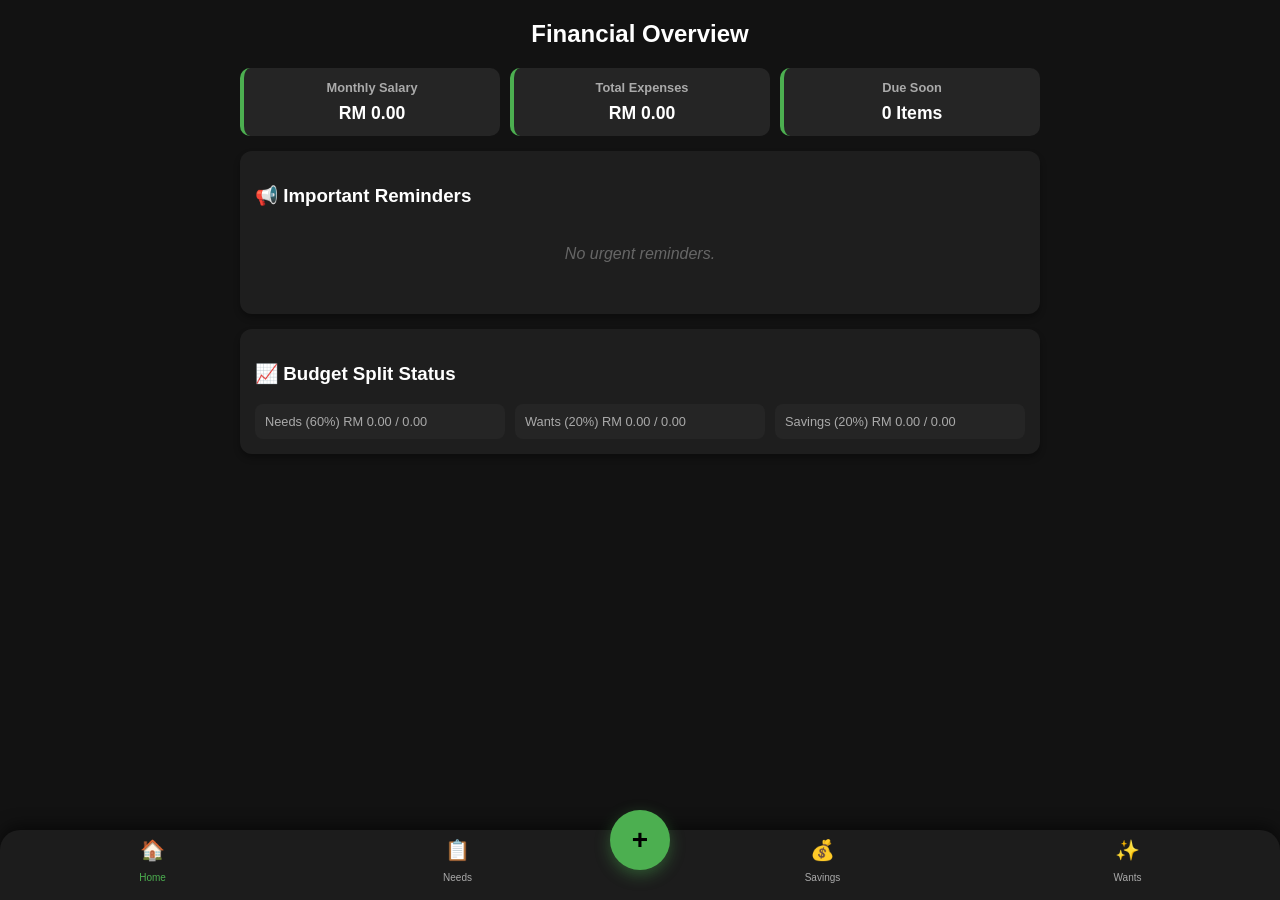
==== index.html @ e9c60ad5 "Initial commit" ====
<!DOCTYPE html>
<html lang="en">
<head>
  <meta charset="UTF-8">
  <title>Dashboard - Monthly Tracker</title>
  <meta name="viewport" content="width=device-width, initial-scale=1.0">
  <meta name="theme-color" content="#1c1c1c">
  <meta name="apple-mobile-web-app-capable" content="yes">
  <meta name="apple-mobile-web-app-status-bar-style" content="black-translucent">
  <link rel="manifest" href="manifest.json">
  <link rel="stylesheet" href="styles.css">
</head>
<body>

<div class="bottom-nav">
  <a href="index.html" class="nav-item">
    <span>🏠</span>
    <p>Home</p>
  </a>
  <a href="needs.html" class="nav-item">
    <span>📋</span>
    <p>Needs</p>
  </a>
  <a href="entry.html" class="fab">+</a>
  <a href="savings.html" class="nav-item">
    <span>💰</span>
    <p>Savings</p>
  </a>
  <a href="wants.html" class="nav-item">
    <span>✨</span>
    <p>Wants</p>
  </a>
</div>

<div class="container">
  <h2>Financial Overview</h2>

  <div class="dashboard-grid">
    <div class="stat-card info">
      <h3>Monthly Salary</h3>
      <p id="dash-salary">RM 0</p>
    </div>
    <div class="stat-card success">
      <h3>Total Expenses</h3>
      <p id="dash-total">RM 0</p>
    </div>
    <div class="stat-card warning">
      <h3>Due Soon</h3>
      <p id="dash-due-soon">0 Items</p>
    </div>
  </div>

  <div class="card">
    <h3>📢 Important Reminders</h3>
    <div id="reminders-list">
      <!-- Reminders will be injected here -->
    </div>
  </div>

  <div class="card">
    <h3>📈 Budget Split Status</h3>
    <div class="split">
      <p>Needs (60%) <span id="needs-status">RM 0 / 0</span></p>
      <p>Wants (20%) <span id="wants-status">RM 0 / 0</span></p>
      <p>Savings (20%) <span id="savings-status">RM 0 / 0</span></p>
    </div>
  </div>

</div>

<script src="app.js"></script>
<script>
  // Page specific logic for Dashboard
  window.addEventListener('load', () => {
    updateDashboard();
  });
</script>
</body>
</html>
---- styles.css ----
body {
  font-family: 'Segoe UI', Tahoma, Geneva, Verdana, sans-serif;
  background: #121212;
  color: #fff;
  margin: 0;
  padding-bottom: 50px;
}

/* Bottom Navigation */
.bottom-nav {
  position: fixed;
  bottom: 0;
  left: 0;
  width: 100%;
  background: #1c1c1c;
  display: flex;
  justify-content: space-around;
  align-items: center;
  height: 70px;
  border-top-left-radius: 20px;
  border-top-right-radius: 20px;
  box-shadow: 0 -5px 15px rgba(0,0,0,0.5);
  z-index: 1000;
}

/* Nav Items */
.nav-item {
  text-align: center;
  font-size: 10px;
  color: #aaa;
  flex: 1;
  cursor: pointer;
  text-decoration: none;
  transition: color 0.3s;
}

.nav-item span {
  display: block;
  font-size: 20px;
  margin-bottom: 2px;
}

.nav-item.active {
  color: #4CAF50;
}

/* Floating Button */
.fab {
  position: relative;
  top: -25px;
  width: 60px;
  height: 60px;
  background: #4CAF50;
  color: black;
  border-radius: 50%;
  display: flex;
  justify-content: center;
  align-items: center;
  font-size: 28px;
  font-weight: bold;
  box-shadow: 0 5px 15px rgba(76,175,80,0.4);
  text-decoration: none;
  z-index: 1001;
}

/* Safe area for iPhone */
@supports(padding: max(0px)) {
  .bottom-nav {
    padding-bottom: env(safe-area-inset-bottom);
    height: calc(70px + env(safe-area-inset-bottom));
  }
}

.container {
  padding: 10px;
  max-width: 800px;
  margin: auto;
  padding-bottom: 100px; /* Space for bottom nav */
}

h2 {
  text-align: center;
  margin-top: 10px;
  font-size: 1.5rem;
}

.card {
  background: #1e1e1e;
  padding: 15px;
  border-radius: 12px;
  margin-bottom: 15px;
  box-shadow: 0 4px 6px rgba(0,0,0,0.3);
}

.dashboard-grid {
  display: grid;
  grid-template-columns: repeat(auto-fit, minmax(140px, 1fr));
  gap: 10px;
  margin-bottom: 15px;
}

.stat-card {
  background: #252525;
  padding: 12px;
  border-radius: 10px;
  text-align: center;
  border-left: 4px solid #4CAF50;
}

.stat-card h3 {
  margin: 0;
  font-size: 0.8rem;
  color: #aaa;
}

.stat-card p {
  margin: 8px 0 0;
  font-size: 1.1rem;
  font-weight: bold;
}

input, select, button {
  width: 100%;
  margin-top: 10px;
  padding: 12px;
  border-radius: 8px;
  border: 1px solid #333;
  background: #252525;
  color: white;
  box-sizing: border-box;
}

button {
  background: #4CAF50;
  border: none;
  font-weight: bold;
  cursor: pointer;
  transition: opacity 0.3s;
}

button:hover {
  opacity: 0.9;
}

button.delete-btn {
  background: #f44336;
  width: auto;
  padding: 5px 10px;
  font-size: 0.8rem;
}

button.edit-btn {
  background: #2196F3;
  width: auto;
  padding: 5px 10px;
  font-size: 0.8rem;
}

.split {
  display: flex;
  flex-direction: column;
  gap: 10px;
  margin-top: 15px;
}

@media (min-width: 600px) {
  .split {
    flex-direction: row;
    justify-content: space-between;
  }
}

.split p {
  margin: 0;
  font-size: 0.8rem;
  color: #aaa;
  background: #252525;
  padding: 10px;
  border-radius: 8px;
  flex: 1;
}

/* Responsive Table */
table {
  width: 100%;
  border-collapse: collapse;
}

@media screen and (max-width: 600px) {
  table, thead, tbody, th, td, tr {
    display: block;
  }

  thead tr {
    position: absolute;
    top: -9999px;
    left: -9999px;
  }

  tr {
    border: 1px solid #333;
    margin-bottom: 10px;
    border-radius: 8px;
    background: #252525;
    padding: 5px;
  }

  td {
    border: none;
    border-bottom: 1px solid #333;
    position: relative;
    padding-left: 50% !important;
    text-align: right !important;
    font-size: 0.6rem;
    display: flex;
    align-items: center;
    justify-content: flex-end;
  }

  td:last-child {
    border-bottom: 0;
  }

  td::before {
    position: absolute;
    left: 10px;
    width: 45%;
    padding-right: 10px;
    white-space: nowrap;
    text-align: left;
    font-weight: bold;
    color: #4CAF50;
    content: attr(data-label);
  }
  
  .completed-row {
    background: #1a1a1a !important;
  }
}

/* Standard Table View for Desktop */
@media screen and (min-width: 601px) {
  th {
    background: #252525;
    text-align: left;
    padding: 12px;
    font-size: 0.9rem;
    border-bottom: 2px solid #333;
  }

  td {
    padding: 12px;
    font-size: 0.9rem;
    border-bottom: 1px solid #222;
  }
}

.due-soon {
  color: #ff9800;
  font-weight: bold;
}

.overdue {
  color: #f44336;
  font-weight: bold;
}

.no-data {
  text-align: center;
  padding: 20px;
  color: #666;
  font-style: italic;
}

.completed-row {
  opacity: 0.5;
  text-decoration: line-through;
}

input[type="checkbox"] {
  width: 18px;
  height: 18px;
  cursor: pointer;
  accent-color: #4CAF50;
}
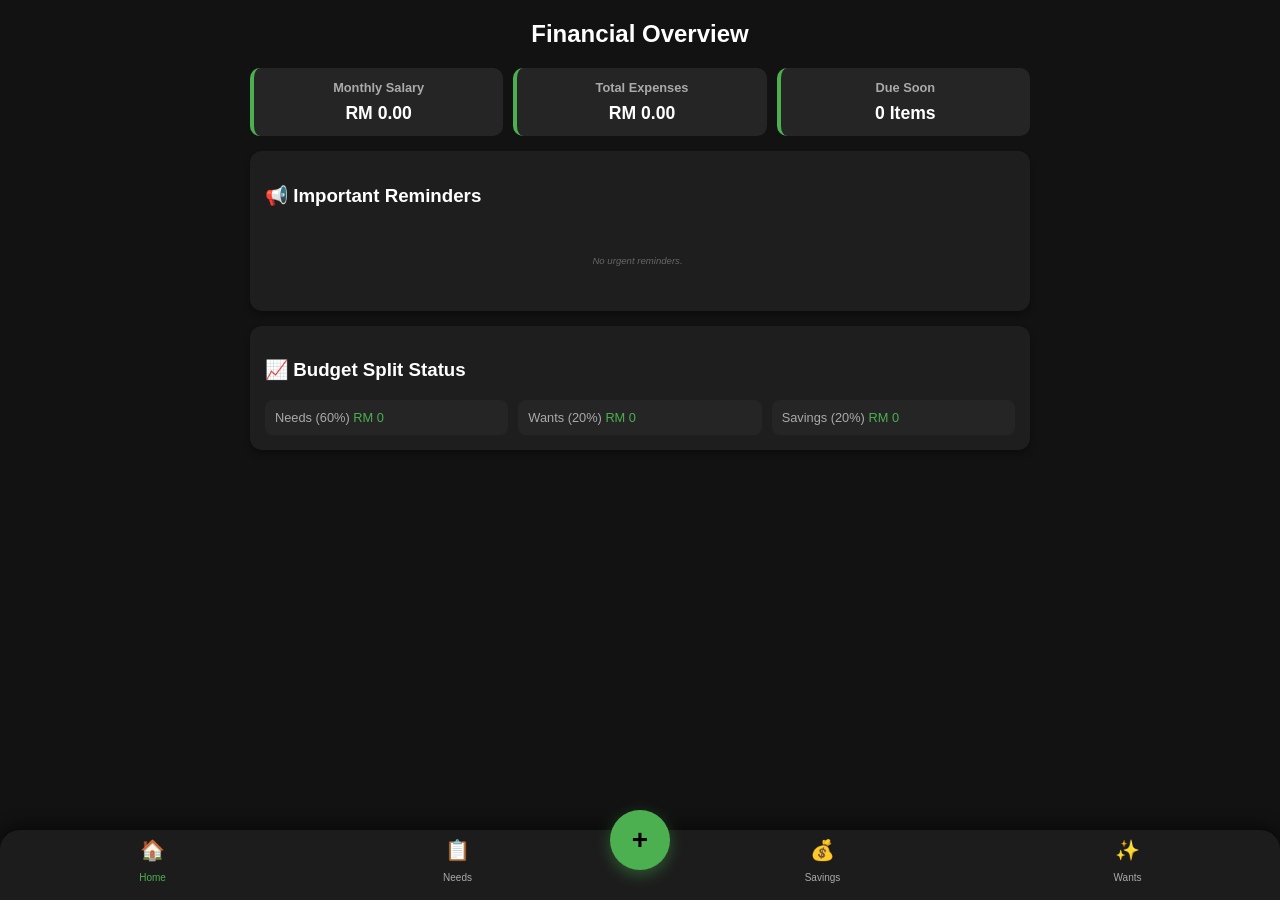
==== commit 4a2c7de6: "new update 1.1" ====
--- a/index.html
+++ b/index.html
@@ -3,7 +3,7 @@
 <head>
   <meta charset="UTF-8">
   <title>Dashboard - Monthly Tracker</title>
-  <meta name="viewport" content="width=device-width, initial-scale=1.0">
+  <meta name="viewport" content="width=device-width, initial-scale=1.0, maximum-scale=1.0, user-scalable=no">
   <meta name="theme-color" content="#1c1c1c">
   <meta name="apple-mobile-web-app-capable" content="yes">
   <meta name="apple-mobile-web-app-status-bar-style" content="black-translucent">
@@ -60,9 +60,9 @@
   <div class="card">
     <h3>📈 Budget Split Status</h3>
     <div class="split">
-      <p>Needs (60%) <span id="needs-status">RM 0 / 0</span></p>
-      <p>Wants (20%) <span id="wants-status">RM 0 / 0</span></p>
-      <p>Savings (20%) <span id="savings-status">RM 0 / 0</span></p>
+      <p>Needs (<span id="perc-needs">60</span>%) <span id="needs"></span></p>
+      <p>Wants (<span id="perc-wants">20</span>%) <span id="wants"></span></p>
+      <p>Savings (<span id="perc-savings">20</span>%) <span id="savings"></span></p>
     </div>
   </div>
 
--- a/styles.css
+++ b/styles.css
@@ -1,9 +1,27 @@
+html, body {
+  height: 100%;
+  margin: 0;
+  padding: 0;
+  overscroll-behavior: none;
+  overflow: hidden;
+}
+
 body {
   font-family: 'Segoe UI', Tahoma, Geneva, Verdana, sans-serif;
   background: #121212;
   color: #fff;
-  margin: 0;
-  padding-bottom: 50px;
+  display: flex;
+  flex-direction: column;
+  /* Hide scrollbar for IE, Edge and Firefox */
+  -ms-overflow-style: none;  /* IE and Edge */
+  scrollbar-width: none;  /* Firefox */
+}
+
+/* Hide scrollbar for Chrome, Safari and Opera */
+body::-webkit-scrollbar,
+.container::-webkit-scrollbar,
+div::-webkit-scrollbar {
+  display: none;
 }
 
 /* Bottom Navigation */
@@ -76,6 +94,12 @@
   max-width: 800px;
   margin: auto;
   padding-bottom: 100px; /* Space for bottom nav */
+  flex: 1;
+  overflow-y: auto;
+  overflow-x: inherit;
+  -webkit-overflow-scrolling: touch;
+  width: 100%;
+  box-sizing: border-box;
 }
 
 h2 {
@@ -119,15 +143,97 @@
   font-weight: bold;
 }
 
-input, select, button {
+input:not([type="checkbox"]), select, button {
   width: 100%;
+  display: block; /* Ensures they behave as full-width blocks */
   margin-top: 10px;
   padding: 12px;
   border-radius: 8px;
   border: 1px solid #333;
   background: #252525;
   color: white;
-  box-sizing: border-box;
+  box-sizing: border-box; /* Crucial for Safari to include padding in width */
+  font-size: 16px;
+  -webkit-appearance: none; /* Removes Safari default styling */
+  appearance: none;
+}
+
+input[type="checkbox"] {
+  width: 22px;
+  height: 22px;
+  cursor: pointer;
+  accent-color: #4CAF50;
+  margin: 0;
+  -webkit-appearance: checkbox;
+  appearance: checkbox;
+}
+/* Swipe-to-delete styles */
+.swipe-row {
+  position: relative;
+  touch-action: pan-y;
+  transition: transform 0.2s cubic-bezier(0.4, 0, 0.2, 1);
+  background: #252525; /* Ensure row has background to cover button */
+  z-index: 1;
+}
+
+.swipe-action {
+  position: absolute;
+  right: 0; /* Align to the right edge of the row */
+  top: 0;
+  height: 100%;
+  width: 80px;
+  display: flex;
+  justify-content: center;
+  align-items: center;
+  color: white;
+  font-weight: bold;
+  opacity: 0;
+  /* Counter-transform: move button 80px right so it stays at table edge when row moves 80px left */
+  transform: translateX(80px) scale(0.8); 
+  transition: transform 0.2s cubic-bezier(0.4, 0, 0.2, 1), opacity 0.05s ease-out;
+  pointer-events: none;
+  z-index: -1; /* Place behind the row content */
+  border-radius: 0 8px 8px 0;
+}
+
+.delete-action {
+  background: #f44336;
+}
+
+.done-action {
+  background: #4CAF50;
+}
+
+.undo-action {
+  background: #FF9800;
+}
+
+/* When revealed: row moves left -80px, button moves to 0 (which is fixed relative to table) */
+.swipe-row[style*="translateX(-80px)"] .swipe-action {
+  pointer-events: auto;
+  opacity: 1;
+  transform: translateX(80px) scale(1); /* Stays at the edge */
+  z-index: 5; /* Bring to front only when revealed */
+}
+
+/* Skeleton Loader */
+.skeleton {
+  background: linear-gradient(90deg, #252525 25%, #333 50%, #252525 75%);
+  background-size: 200% 100%;
+  animation: loading 1.5s infinite;
+  border-radius: 8px;
+  height: 20px;
+  margin: 10px 0;
+}
+
+@keyframes loading {
+  0% { background-position: 200% 0; }
+  100% { background-position: -200% 0; }
+}
+
+/* Ensure date inputs show the picker icon and behave correctly */
+input[type="date"] {
+  min-height: 45px; /* Consistent height for Safari date inputs */
 }
 
 button {
@@ -255,6 +361,26 @@
   }
 }
 
+#reminders-list {
+  max-height: 160px;
+  overflow-y: auto;
+  padding-right: 5px;
+  font-size: 0.6rem;
+}
+
+#reminders-list::-webkit-scrollbar {
+  width: 4px;
+}
+
+#reminders-list::-webkit-scrollbar-track {
+  background: #1e1e1e;
+}
+
+#reminders-list::-webkit-scrollbar-thumb {
+  background: #4CAF50;
+  border-radius: 10px;
+}
+
 .due-soon {
   color: #ff9800;
   font-weight: bold;
@@ -273,8 +399,16 @@
 }
 
 .completed-row {
-  opacity: 0.5;
+  opacity: 0.6;
+}
+
+.completed-row td:not([data-label="Action"]) {
   text-decoration: line-through;
+}
+
+.completed-row button, 
+.completed-row .swipe-action {
+  text-decoration: none !important;
 }
 
 input[type="checkbox"] {
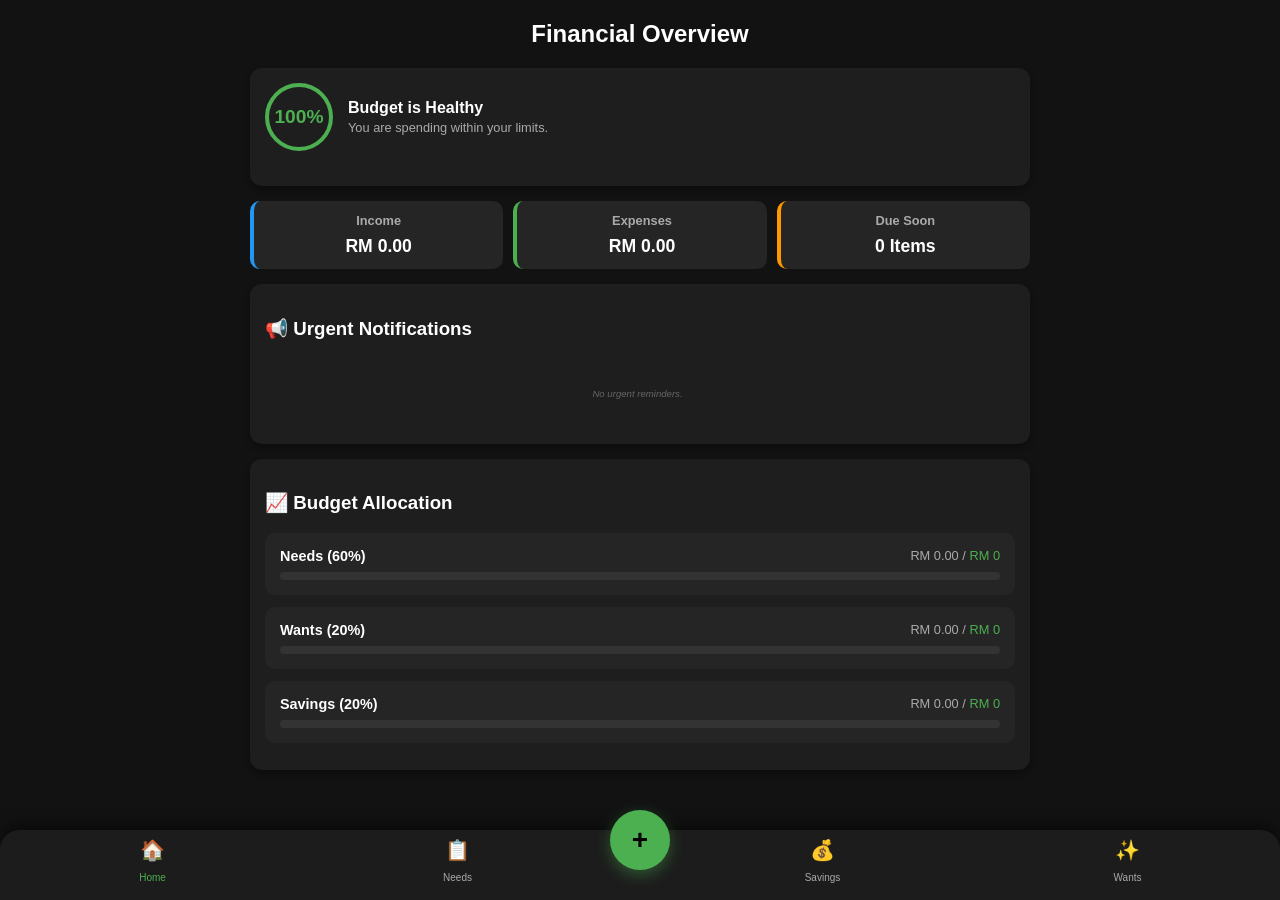
==== commit e9038904: "new update" ====
--- a/index.html
+++ b/index.html
@@ -9,6 +9,7 @@
   <meta name="apple-mobile-web-app-status-bar-style" content="black-translucent">
   <link rel="manifest" href="manifest.json">
   <link rel="stylesheet" href="styles.css">
+  <link rel="stylesheet" href="popup.css">
 </head>
 <body>
 
@@ -35,13 +36,25 @@
 <div class="container">
   <h2>Financial Overview</h2>
 
+  <!-- Health Score Section -->
+  <div class="card">
+    <div class="health-score-container">
+      <div class="health-circle" id="health-circle">100%</div>
+      <div class="health-text">
+        <h4 id="health-title">Budget is Healthy</h4>
+        <p id="health-desc">You are spending within your limits.</p>
+      </div>
+    </div>
+  </div>
+
+  <!-- Main Stats Grid -->
   <div class="dashboard-grid">
     <div class="stat-card info">
-      <h3>Monthly Salary</h3>
+      <h3>Income</h3>
       <p id="dash-salary">RM 0</p>
     </div>
     <div class="stat-card success">
-      <h3>Total Expenses</h3>
+      <h3>Expenses</h3>
       <p id="dash-total">RM 0</p>
     </div>
     <div class="stat-card warning">
@@ -51,23 +64,52 @@
   </div>
 
   <div class="card">
-    <h3>📢 Important Reminders</h3>
+    <h3>📢 Urgent Notifications</h3>
     <div id="reminders-list">
       <!-- Reminders will be injected here -->
     </div>
   </div>
 
   <div class="card">
-    <h3>📈 Budget Split Status</h3>
-    <div class="split">
-      <p>Needs (<span id="perc-needs">60</span>%) <span id="needs"></span></p>
-      <p>Wants (<span id="perc-wants">20</span>%) <span id="wants"></span></p>
-      <p>Savings (<span id="perc-savings">20</span>%) <span id="savings"></span></p>
+    <h3>📈 Budget Allocation</h3>
+    
+    <div id="budget-bars">
+      <!-- Progress bars for Needs, Wants, Savings -->
+      <div class="budget-item">
+        <div class="budget-item-header">
+          <span class="budget-item-name">Needs (<span id="perc-needs">0</span>%)</span>
+          <span class="budget-item-amounts"><span id="total-needs">RM 0</span> / <span id="needs">RM 0</span></span>
+        </div>
+        <div class="progress-container">
+          <div id="bar-needs" class="progress-bar"></div>
+        </div>
+      </div>
+
+      <div class="budget-item">
+        <div class="budget-item-header">
+          <span class="budget-item-name">Wants (<span id="perc-wants">0</span>%)</span>
+          <span class="budget-item-amounts"><span id="total-wants">RM 0</span> / <span id="wants">RM 0</span></span>
+        </div>
+        <div class="progress-container">
+          <div id="bar-wants" class="progress-bar"></div>
+        </div>
+      </div>
+
+      <div class="budget-item">
+        <div class="budget-item-header">
+          <span class="budget-item-name">Savings (<span id="perc-savings">0</span>%)</span>
+          <span class="budget-item-amounts"><span id="total-savings">RM 0</span> / <span id="savings">RM 0</span></span>
+        </div>
+        <div class="progress-container">
+          <div id="bar-savings" class="progress-bar"></div>
+        </div>
+      </div>
     </div>
   </div>
 
 </div>
 
+<script src="popup.js"></script>
 <script src="app.js"></script>
 <script>
   // Page specific logic for Dashboard
--- a/styles.css
+++ b/styles.css
@@ -216,6 +216,59 @@
   z-index: 5; /* Bring to front only when revealed */
 }
 
+/* Filter Bar Styles */
+.filter-wrapper {
+  margin-bottom: 20px;
+  display: flex;
+  flex-direction: column;
+  gap: 15px;
+}
+
+.filter-group {
+  display: flex;
+  flex-direction: column;
+  gap: 8px;
+}
+
+.filter-group label {
+  font-size: 0.75rem;
+  font-weight: bold;
+  color: #888;
+  text-transform: uppercase;
+  margin-left: 5px;
+}
+
+.filter-pills {
+  display: flex;
+  gap: 10px;
+  overflow-x: auto;
+  padding-bottom: 5px;
+  scrollbar-width: none; /* Firefox */
+}
+
+.filter-pills::-webkit-scrollbar {
+  display: none; /* Chrome/Safari */
+}
+
+.pill {
+  background: #252525;
+  color: #aaa;
+  padding: 8px 16px;
+  border-radius: 20px;
+  font-size: 0.6rem;
+  white-space: nowrap;
+  cursor: pointer;
+  border: 1px solid #333;
+  transition: all 0.2s ease;
+}
+
+.pill.active {
+  background: #4CAF50;
+  color: #000;
+  border-color: #4CAF50;
+  font-weight: bold;
+}
+
 /* Skeleton Loader */
 .skeleton {
   background: linear-gradient(90deg, #252525 25%, #333 50%, #252525 75%);
@@ -284,6 +337,86 @@
   padding: 10px;
   border-radius: 8px;
   flex: 1;
+}
+
+.stat-card.info { border-left-color: #2196F3; }
+.stat-card.success { border-left-color: #4CAF50; }
+.stat-card.warning { border-left-color: #FF9800; }
+.stat-card.danger { border-left-color: #f44336; }
+
+/* Progress Bars */
+.progress-container {
+  background: #333;
+  border-radius: 6px;
+  height: 8px;
+  width: 100%;
+  margin-top: 8px;
+  overflow: hidden;
+}
+
+.progress-bar {
+  height: 100%;
+  background: #4CAF50;
+  width: 0%;
+  transition: width 0.5s ease;
+}
+
+.progress-bar.warning { background: #FF9800; }
+.progress-bar.danger { background: #f44336; }
+
+.budget-item {
+  background: #252525;
+  padding: 15px;
+  border-radius: 10px;
+  margin-bottom: 12px;
+}
+
+.budget-item-header {
+  display: flex;
+  justify-content: space-between;
+  align-items: center;
+  margin-bottom: 5px;
+}
+
+.budget-item-name {
+  font-weight: bold;
+  font-size: 0.9rem;
+}
+
+.budget-item-amounts {
+  font-size: 0.8rem;
+  color: #aaa;
+}
+
+.health-score-container {
+  display: flex;
+  align-items: center;
+  gap: 15px;
+  margin-bottom: 20px;
+}
+
+.health-circle {
+  width: 60px;
+  height: 60px;
+  border-radius: 50%;
+  display: flex;
+  justify-content: center;
+  align-items: center;
+  font-weight: bold;
+  font-size: 1.2rem;
+  border: 4px solid #4CAF50;
+  color: #4CAF50;
+}
+
+.health-text h4 {
+  margin: 0;
+  font-size: 1rem;
+}
+
+.health-text p {
+  margin: 3px 0 0;
+  font-size: 0.8rem;
+  color: #aaa;
 }
 
 /* Responsive Table */
--- a/popup.css
+++ b/popup.css
@@ -0,0 +1,154 @@
+/* Modern Popup Styles */
+.popup-overlay {
+  position: fixed;
+  top: 0;
+  left: 0;
+  width: 100vw;
+  height: 100vh;
+  background: rgba(0, 0, 0, 0.85);
+  backdrop-filter: blur(8px);
+  -webkit-backdrop-filter: blur(8px);
+  display: flex;
+  justify-content: center;
+  align-items: center;
+  z-index: 100000;
+  opacity: 0;
+  visibility: hidden;
+  transition: opacity 0.3s ease, visibility 0.3s;
+}
+
+.popup-overlay.active {
+  opacity: 1;
+  visibility: visible;
+}
+
+.popup-card {
+  background: #1e1e1e;
+  border: 1px solid #444;
+  border-radius: 20px;
+  width: 85%;
+  max-width: 360px;
+  padding: 30px 20px;
+  box-shadow: 0 25px 50px -12px rgba(0, 0, 0, 0.5);
+  transform: translateY(20px) scale(0.9);
+  transition: transform 0.3s cubic-bezier(0.34, 1.56, 0.64, 1);
+  text-align: center;
+}
+
+.popup-overlay.active .popup-card {
+  transform: translateY(0) scale(1);
+}
+
+.popup-title {
+  font-size: 0.9rem;
+  font-weight: 800;
+  margin-bottom: 12px;
+  color: #ffffff;
+  letter-spacing: -0.5px;
+}
+
+.popup-message {
+  font-size: 0.6rem;
+  color: #cccccc;
+  margin-bottom: 25px;
+  line-height: 1.6;
+}
+
+.popup-buttons {
+  display: flex;
+  gap: 12px;
+  width: 100%;
+}
+
+.popup-btn {
+  padding: 14px 20px;
+  border-radius: 12px;
+  border: none;
+  font-weight: 700;
+  font-size: 0.6rem;
+  cursor: pointer;
+  flex: 1;
+  transition: all 0.2s ease;
+  outline: none;
+}
+
+.popup-btn:active {
+  transform: scale(0.95);
+}
+
+.popup-btn-primary {
+  background: linear-gradient(135deg, #4CAF50, #45a049);
+  color: white;
+}
+
+.popup-btn-secondary {
+  background: #333;
+  color: #eee;
+}
+
+.popup-btn-danger {
+  background: linear-gradient(135deg, #f44336, #d32f2f);
+  color: white;
+}
+
+/* Toast Notifications - Simplified Design */
+.toast-container {
+  position: fixed;
+  top: 20px;
+  left: 50%;
+  transform: translateX(-50%);
+  z-index: 100000;
+  display: flex;
+  flex-direction: column;
+  align-items: center;
+  gap: 8px;
+  width: 100%;
+  pointer-events: none;
+}
+
+.toast {
+  background: #252525;
+  color: #fff;
+  padding: 10px 24px;
+  border-radius: 50px;
+  font-size: 0.7rem;
+  font-weight: 500;
+  box-shadow: 0 10px 25px rgba(0,0,0,0.3);
+  border: 1px solid #444;
+  opacity: 0;
+  transform: translateY(-20px);
+  animation: toastFadeIn 0.2s cubic-bezier(0.23, 1, 0.32, 1) forwards;
+}
+
+/* Success Toast - Simple and Clean */
+.toast.success { 
+  background: #2e7d32; 
+  border-color: #388e3c; 
+}
+
+.toast.error { background: #c62828; border-color: #d32f2f; }
+.toast.warning { background: #ef6c00; border-color: #f57c00; }
+
+.toast.fade-out {
+  animation: toastFadeOut 0.1s ease forwards;
+}
+
+@keyframes toastFadeIn {
+  to { opacity: 1; transform: translateY(0); }
+}
+
+@keyframes toastFadeOut {
+  to { opacity: 0; transform: translateY(-10px); }
+}
+
+/* Mobile specific tweaks */
+@media (max-width: 480px) {
+  .popup-card {
+    width: 70%;
+    padding: 25px 15px;
+  }
+  
+  .popup-title {
+    font-size: 0.9rem;
+  }
+}
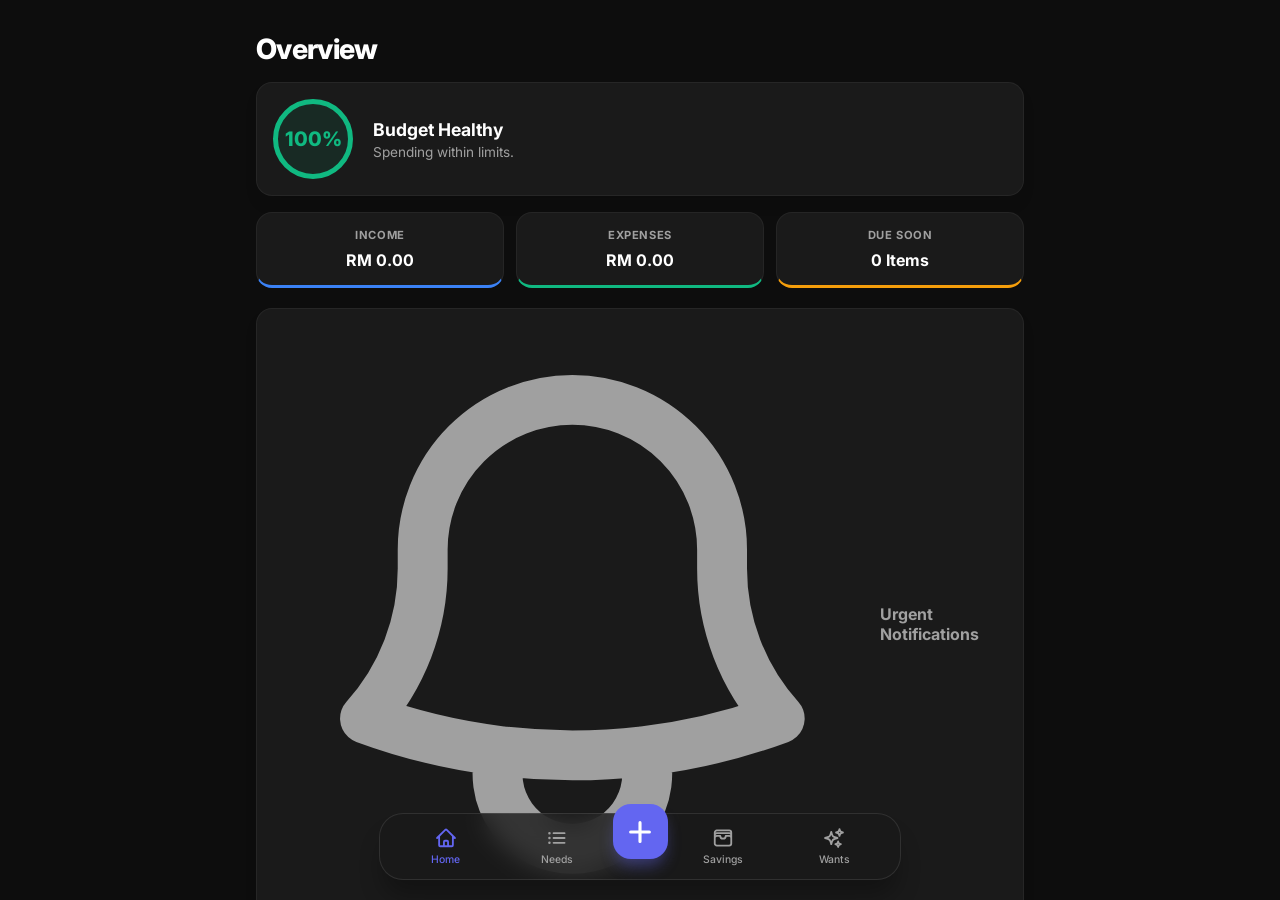
==== commit cdce6626: "new update" ====
--- a/index.html
+++ b/index.html
@@ -4,37 +4,40 @@
   <meta charset="UTF-8">
   <title>Dashboard - Monthly Tracker</title>
   <meta name="viewport" content="width=device-width, initial-scale=1.0, maximum-scale=1.0, user-scalable=no">
-  <meta name="theme-color" content="#1c1c1c">
+  <meta name="theme-color" content="#0d0d0d">
   <meta name="apple-mobile-web-app-capable" content="yes">
   <meta name="apple-mobile-web-app-status-bar-style" content="black-translucent">
   <link rel="manifest" href="manifest.json">
   <link rel="stylesheet" href="styles.css">
   <link rel="stylesheet" href="popup.css">
+  <link href="https://fonts.googleapis.com/css2?family=Inter:wght@400;500;600;700;800&display=swap" rel="stylesheet">
 </head>
 <body>
 
 <div class="bottom-nav">
   <a href="index.html" class="nav-item">
-    <span>🏠</span>
+    <svg xmlns="http://www.w3.org/2000/svg" fill="none" viewBox="0 0 24 24" stroke="currentColor"><path stroke-linecap="round" stroke-linejoin="round" d="M2.25 12l8.954-8.955c.44-.439 1.152-.439 1.591 0L21.75 12M4.5 9.75v10.125c0 .621.504 1.125 1.125 1.125H9.75v-4.875c0-.621.504-1.125 1.125-1.125h2.25c.621 0 1.125.504 1.125 1.125V21h4.125c.621 0 1.125-.504 1.125-1.125V9.75M8.25 21h8.25" /></svg>
     <p>Home</p>
   </a>
   <a href="needs.html" class="nav-item">
-    <span>📋</span>
+    <svg xmlns="http://www.w3.org/2000/svg" fill="none" viewBox="0 0 24 24" stroke="currentColor"><path stroke-linecap="round" stroke-linejoin="round" d="M8.25 6.75h12M8.25 12h12m-12 5.25h12M3.75 6.75h.007v.008H3.75V6.75zm.375 0a.375.375 0 11-.75 0 .375.375 0 01.75 0zM3.75 12h.007v.008H3.75V12zm.375 0a.375.375 0 11-.75 0 .375.375 0 01.75 0zm-.375 5.25h.007v.008H3.75v-.008zm.375 0a.375.375 0 11-.75 0 .375.375 0 01.75 0z" /></svg>
     <p>Needs</p>
   </a>
-  <a href="entry.html" class="fab">+</a>
+  <a href="entry.html" class="fab">
+    <svg xmlns="http://www.w3.org/2000/svg" fill="none" viewBox="0 0 24 24" stroke-width="2.5" stroke="currentColor" style="width:30px;height:30px;"><path stroke-linecap="round" stroke-linejoin="round" d="M12 4.5v15m7.5-7.5h-15" /></svg>
+  </a>
   <a href="savings.html" class="nav-item">
-    <span>💰</span>
+    <svg xmlns="http://www.w3.org/2000/svg" fill="none" viewBox="0 0 24 24" stroke="currentColor"><path stroke-linecap="round" stroke-linejoin="round" d="M21 12a2.25 2.25 0 00-2.25-2.25H15a3 3 0 11-6 0H5.25A2.25 2.25 0 003 12m18 0v6a2.25 2.25 0 01-2.25 2.25H5.25A2.25 2.25 0 013 18v-6m18 0V9M3 12V9m18 0a2.25 2.25 0 00-2.25-2.25H5.25A2.25 2.25 0 003 9m18 0V6a2.25 2.25 0 00-2.25-2.25H5.25A2.25 2.25 0 003 6v3" /></svg>
     <p>Savings</p>
   </a>
   <a href="wants.html" class="nav-item">
-    <span>✨</span>
+    <svg xmlns="http://www.w3.org/2000/svg" fill="none" viewBox="0 0 24 24" stroke="currentColor"><path stroke-linecap="round" stroke-linejoin="round" d="M9.813 15.904L9 18.75l-.813-2.846a4.5 4.5 0 00-3.09-3.09L2.25 12l2.846-.813a4.5 4.5 0 003.09-3.09L9 5.25l.813 2.846a4.5 4.5 0 003.09 3.09L15.75 12l-2.846.813a4.5 4.5 0 00-3.09 3.09zM18.259 8.715L18 9.75l-.259-1.035a3.375 3.375 0 00-2.455-2.456L14.25 6l1.036-.259a3.375 3.375 0 002.455-2.456L18 2.25l.259 1.035a3.375 3.375 0 002.456 2.456L21.75 6l-1.035.259a3.375 3.375 0 00-2.456 2.456zM16.894 20.567L16.5 21.75l-.394-1.183a2.25 2.25 0 00-1.423-1.423L13.5 18.75l1.183-.394a2.25 2.25 0 001.423-1.423l.394-1.183.394 1.183a2.25 2.25 0 001.423 1.423l1.183.394-1.183.394a2.25 2.25 0 00-1.423 1.423z" /></svg>
     <p>Wants</p>
   </a>
 </div>
 
 <div class="container">
-  <h2>Financial Overview</h2>
+  <h2>Overview</h2>
 
   <!-- Health Score Section -->
   <div class="card">
@@ -64,14 +67,20 @@
   </div>
 
   <div class="card">
-    <h3>📢 Urgent Notifications</h3>
+    <h3>
+      <svg xmlns="http://www.w3.org/2000/svg" fill="none" viewBox="0 0 24 24" stroke-width="2" stroke="currentColor" class="icon-inline"><path stroke-linecap="round" stroke-linejoin="round" d="M14.857 17.082a23.848 23.848 0 005.454-1.31A8.967 8.967 0 0118 9.75v-.7V9A6 6 0 006 9v.75a8.967 8.967 0 01-2.312 6.022c1.733.64 3.56 1.085 5.455 1.31m5.714 0a24.255 24.255 0 01-5.714 0m5.714 0a3 3 0 11-5.714 0" /></svg>
+      Urgent Notifications
+    </h3>
     <div id="reminders-list">
       <!-- Reminders will be injected here -->
     </div>
   </div>
 
   <div class="card">
-    <h3>📈 Budget Allocation</h3>
+    <h3>
+      <svg xmlns="http://www.w3.org/2000/svg" fill="none" viewBox="0 0 24 24" stroke-width="2" stroke="currentColor" class="icon-inline"><path stroke-linecap="round" stroke-linejoin="round" d="M10.5 6a7.5 7.5 0 107.5 7.5h-7.5V6z" /><path stroke-linecap="round" stroke-linejoin="round" d="M13.5 10.5H21A7.5 7.5 0 0013.5 3v7.5z" /></svg>
+      Budget Allocation
+    </h3>
     
     <div id="budget-bars">
       <!-- Progress bars for Needs, Wants, Savings -->
@@ -112,7 +121,6 @@
 <script src="popup.js"></script>
 <script src="app.js"></script>
 <script>
-  // Page specific logic for Dashboard
   window.addEventListener('load', () => {
     updateDashboard();
   });
--- a/styles.css
+++ b/styles.css
@@ -1,3 +1,15 @@
+:root {
+  --bg-color: #0d0d0d;
+  --card-bg: #1a1a1a;
+  --text-primary: #ffffff;
+  --text-secondary: #a0a0a0;
+  --accent-color: #6366f1; /* Modern Indigo */
+  --success: #10b981;
+  --warning: #f59e0b;
+  --danger: #ef4444;
+  --nav-bg: rgba(26, 26, 26, 0.8);
+}
+
 html, body {
   height: 100%;
   margin: 0;
@@ -7,422 +19,355 @@
 }
 
 body {
-  font-family: 'Segoe UI', Tahoma, Geneva, Verdana, sans-serif;
-  background: #121212;
-  color: #fff;
+  font-family: 'Inter', -apple-system, BlinkMacSystemFont, sans-serif;
+  background: var(--bg-color);
+  color: var(--text-primary);
   display: flex;
   flex-direction: column;
-  /* Hide scrollbar for IE, Edge and Firefox */
-  -ms-overflow-style: none;  /* IE and Edge */
-  scrollbar-width: none;  /* Firefox */
-}
-
-/* Hide scrollbar for Chrome, Safari and Opera */
-body::-webkit-scrollbar,
-.container::-webkit-scrollbar,
-div::-webkit-scrollbar {
-  display: none;
+  -ms-overflow-style: none;
+  scrollbar-width: none;
+  font-size: 14px;
+}
+
+/* Mobile Font Scaling & Smaller Icons */
+@media screen and (max-width: 600px) {
+  body { font-size: 12px; }
+  h2 { font-size: 1.25rem; margin: 12px 0; }
+  .card { padding: 12px; border-radius: 12px; margin-bottom: 12px; }
+  .card h3 { font-size: 0.8rem; margin-bottom: 10px; }
+
+  /* Smaller SVG Icons */
+  .nav-item svg { width: 18px; height: 18px; }
+  .icon-inline { width: 15px; height: 14px; }
+  .fab { width: 48px; height: 48px; margin-bottom: 25px; }
+  .fab svg { width: 22px !important; height: 22px !important; }
+
+  /* Structured Stats Grid */
+  .dashboard-grid { gap: 8px; margin-bottom: 15px; }
+  .stat-card { padding: 10px 5px; border-radius: 12px; }
+  .stat-card h3 { font-size: 0.6rem; }
+  .stat-card p { font-size: 0.85rem; margin-top: 4px; }
+
+  /* Health Circle Scale Down */
+  .health-score-container { gap: 12px; }
+  .health-circle { width: 50px; height: 50px; font-size: 1rem; border-width: 3px; }
+  .health-text h4 { font-size: 0.9rem; }
+  .health-text p { font-size: 0.75rem; }
+
+  /* Budget Bars Scaling */
+  .budget-item { margin-bottom: 12px; }
+  .budget-item-header { font-size: 0.75rem; }
+  .progress-container { height: 7px; }
+
+  /* Tables/Lists */
+  td { font-size: 0.75rem; min-height: 24px; }
+  td::before { font-size: 0.65rem; }
+}
+
+body::-webkit-scrollbar { display: none; }
+
+
+.container {
+  padding: 16px;
+  max-width: 800px;
+  margin: auto;
+  padding-bottom: 120px;
+  flex: 1;
+  overflow-y: auto;
+  -webkit-overflow-scrolling: touch;
+  width: 100%;
+  box-sizing: border-box;
+}
+
+h2 {
+  font-size: 1.75rem;
+  font-weight: 800;
+  letter-spacing: -0.025em;
+  margin: 16px 0;
+  text-align: left;
+}
+
+.card {
+  background: var(--card-bg);
+  padding: 16px;
+  border-radius: 16px;
+  margin-bottom: 16px;
+  border: 1px solid rgba(255,255,255,0.05);
+  box-shadow: 0 10px 15px -3px rgba(0, 0, 0, 0.1);
+  overflow: hidden;
+}
+
+.card h3 {
+  font-size: 1rem;
+  margin-top: 0;
+  margin-bottom: 15px;
+  color: var(--text-secondary);
+  display: flex;
+  align-items: center;
+  gap: 8px;
 }
 
 /* Bottom Navigation */
 .bottom-nav {
   position: fixed;
-  bottom: 0;
-  left: 0;
-  width: 100%;
-  background: #1c1c1c;
+  bottom: 20px;
+  left: 50%;
+  transform: translateX(-50%);
+  width: calc(100% - 40px);
+  max-width: 500px;
+  background: var(--nav-bg);
+  backdrop-filter: blur(12px);
+  -webkit-backdrop-filter: blur(12px);
   display: flex;
   justify-content: space-around;
   align-items: center;
-  height: 70px;
-  border-top-left-radius: 20px;
-  border-top-right-radius: 20px;
-  box-shadow: 0 -5px 15px rgba(0,0,0,0.5);
+  height: 65px;
+  border-radius: 24px;
+  border: 1px solid rgba(255,255,255,0.1);
+  box-shadow: 0 20px 25px -5px rgba(0, 0, 0, 0.3);
   z-index: 1000;
-}
-
-/* Nav Items */
+  padding: 0 10px;
+}
+
 .nav-item {
   text-align: center;
-  font-size: 10px;
-  color: #aaa;
+  color: var(--text-secondary);
   flex: 1;
-  cursor: pointer;
   text-decoration: none;
-  transition: color 0.3s;
-}
-
-.nav-item span {
-  display: block;
-  font-size: 20px;
-  margin-bottom: 2px;
+  transition: all 0.2s;
+  display: flex;
+  flex-direction: column;
+  align-items: center;
+  gap: 4px;
+}
+
+.nav-item svg {
+  width: 22px;
+  height: 22px;
+  stroke-width: 2;
+}
+
+.nav-item p {
+  margin: 0;
+  font-size: 0.65rem;
+  font-weight: 500;
 }
 
 .nav-item.active {
-  color: #4CAF50;
-}
-
-/* Floating Button */
+  color: var(--accent-color);
+}
+
 .fab {
-  position: relative;
-  top: -25px;
-  width: 60px;
-  height: 60px;
-  background: #4CAF50;
-  color: black;
-  border-radius: 50%;
+  width: 55px;
+  height: 55px;
+  background: var(--accent-color);
+  color: white;
+  border-radius: 18px;
   display: flex;
   justify-content: center;
   align-items: center;
-  font-size: 28px;
-  font-weight: bold;
-  box-shadow: 0 5px 15px rgba(76,175,80,0.4);
+  box-shadow: 0 10px 15px -3px rgba(99, 102, 241, 0.4);
   text-decoration: none;
-  z-index: 1001;
-}
-
-/* Safe area for iPhone */
-@supports(padding: max(0px)) {
-  .bottom-nav {
-    padding-bottom: env(safe-area-inset-bottom);
-    height: calc(70px + env(safe-area-inset-bottom));
-  }
-}
-
-.container {
-  padding: 10px;
-  max-width: 800px;
-  margin: auto;
-  padding-bottom: 100px; /* Space for bottom nav */
-  flex: 1;
-  overflow-y: auto;
-  overflow-x: inherit;
-  -webkit-overflow-scrolling: touch;
-  width: 100%;
-  box-sizing: border-box;
-}
-
-h2 {
-  text-align: center;
-  margin-top: 10px;
-  font-size: 1.5rem;
-}
-
-.card {
-  background: #1e1e1e;
-  padding: 15px;
-  border-radius: 12px;
-  margin-bottom: 15px;
-  box-shadow: 0 4px 6px rgba(0,0,0,0.3);
-}
-
+  margin-bottom: 30px;
+  transition: transform 0.2s;
+}
+
+.fab:active { transform: scale(0.95); }
+
+/* Dashboard Grid */
 .dashboard-grid {
   display: grid;
-  grid-template-columns: repeat(auto-fit, minmax(140px, 1fr));
-  gap: 10px;
-  margin-bottom: 15px;
+  grid-template-columns: repeat(3, 1fr);
+  gap: 12px;
+  margin-bottom: 20px;
 }
 
 .stat-card {
-  background: #252525;
-  padding: 12px;
-  border-radius: 10px;
+  background: var(--card-bg);
+  padding: 15px 10px;
+  border-radius: 16px;
   text-align: center;
-  border-left: 4px solid #4CAF50;
+  border: 1px solid rgba(255,255,255,0.05);
 }
 
 .stat-card h3 {
   margin: 0;
-  font-size: 0.8rem;
-  color: #aaa;
+  font-size: 0.7rem;
+  text-transform: uppercase;
+  letter-spacing: 0.05em;
+  color: var(--text-secondary);
+  justify-content: center;
 }
 
 .stat-card p {
   margin: 8px 0 0;
+  font-size: 1rem;
+  font-weight: 700;
+}
+
+.stat-card.info { border-bottom: 3px solid #3b82f6; }
+.stat-card.success { border-bottom: 3px solid var(--success); }
+.stat-card.warning { border-bottom: 3px solid var(--warning); }
+
+/* Health Circle */
+.health-score-container {
+  display: flex;
+  align-items: center;
+  gap: 20px;
+}
+
+.health-circle {
+  width: 70px;
+  height: 70px;
+  border-radius: 50%;
+  display: flex;
+  justify-content: center;
+  align-items: center;
+  font-weight: 800;
+  font-size: 1.25rem;
+  border: 5px solid var(--success);
+  color: var(--success);
+  background: rgba(16, 185, 129, 0.1);
+}
+
+.health-text h4 {
+  margin: 0;
   font-size: 1.1rem;
-  font-weight: bold;
-}
-
-input:not([type="checkbox"]), select, button {
+  font-weight: 700;
+}
+
+.health-text p {
+  margin: 4px 0 0;
+  font-size: 0.85rem;
+  color: var(--text-secondary);
+}
+
+/* Progress Bars */
+.budget-item {
+  margin-bottom: 20px;
+}
+
+.budget-item-header {
+  display: flex;
+  justify-content: space-between;
+  margin-bottom: 8px;
+  font-size: 0.85rem;
+  font-weight: 600;
+}
+
+.budget-item-amounts { color: var(--text-secondary); }
+
+.progress-container {
+  background: #2a2a2a;
+  border-radius: 10px;
+  height: 10px;
   width: 100%;
-  display: block; /* Ensures they behave as full-width blocks */
-  margin-top: 10px;
+  overflow: hidden;
+}
+
+.progress-bar {
+  height: 100%;
+  background: var(--accent-color);
+  border-radius: 10px;
+  width: 0%;
+  transition: width 0.6s cubic-bezier(0.34, 1.56, 0.64, 1);
+}
+
+.progress-bar.warning { background: var(--warning); }
+.progress-bar.danger { background: var(--danger); }
+
+/* Inputs & Buttons */
+input:not([type="checkbox"]), select {
+  width: 100%;
   padding: 12px;
-  border-radius: 8px;
+  border-radius: 12px;
   border: 1px solid #333;
   background: #252525;
   color: white;
-  box-sizing: border-box; /* Crucial for Safari to include padding in width */
-  font-size: 16px;
-  -webkit-appearance: none; /* Removes Safari default styling */
-  appearance: none;
-}
-
-input[type="checkbox"] {
-  width: 22px;
-  height: 22px;
+  font-size: 1rem;
+  margin-top: 10px;
+  transition: border-color 0.2s;
+  box-sizing: border-box;
+  display: block;
+}
+
+input:focus { border-color: var(--accent-color); outline: none; }
+
+button {
+  width: 100%;
+  padding: 14px;
+  border-radius: 12px;
+  border: none;
+  background: var(--accent-color);
+  color: white;
+  font-weight: 700;
+  font-size: 1rem;
+  margin-top: 15px;
   cursor: pointer;
-  accent-color: #4CAF50;
-  margin: 0;
-  -webkit-appearance: checkbox;
-  appearance: checkbox;
-}
-/* Swipe-to-delete styles */
+  transition: transform 0.1s, opacity 0.2s;
+}
+
+button:active { transform: scale(0.98); }
+
+.btn-secondary { background: #333; color: white; }
+.btn-danger { background: var(--danger); }
+.btn-success { background: var(--success); }
+
+/* Table Styles / Swipe-to-Action UI */
+table { 
+  width: 100%; 
+  border-collapse: separate; 
+  border-spacing: 0 8px;
+}
+
+tbody tr {
+  background: #252525;
+  border-radius: 12px;
+  transition: transform 0.2s cubic-bezier(0.4, 0, 0.2, 1);
+}
+
 .swipe-row {
   position: relative;
   touch-action: pan-y;
-  transition: transform 0.2s cubic-bezier(0.4, 0, 0.2, 1);
-  background: #252525; /* Ensure row has background to cover button */
   z-index: 1;
 }
 
 .swipe-action {
   position: absolute;
-  right: 0; /* Align to the right edge of the row */
+  right: -80px;
   top: 0;
   height: 100%;
-  width: 80px;
+  width: 70px;
   display: flex;
   justify-content: center;
   align-items: center;
   color: white;
   font-weight: bold;
   opacity: 0;
-  /* Counter-transform: move button 80px right so it stays at table edge when row moves 80px left */
-  transform: translateX(80px) scale(0.8); 
-  transition: transform 0.2s cubic-bezier(0.4, 0, 0.2, 1), opacity 0.05s ease-out;
+  transition: opacity 0.2s;
   pointer-events: none;
-  z-index: -1; /* Place behind the row content */
-  border-radius: 0 8px 8px 0;
-}
-
-.delete-action {
-  background: #f44336;
-}
-
-.done-action {
-  background: #4CAF50;
-}
-
-.undo-action {
-  background: #FF9800;
-}
-
-/* When revealed: row moves left -80px, button moves to 0 (which is fixed relative to table) */
+  z-index: -1;
+  border-radius: 12px;
+}
+
 .swipe-row[style*="translateX(-80px)"] .swipe-action {
   pointer-events: auto;
   opacity: 1;
-  transform: translateX(80px) scale(1); /* Stays at the edge */
-  z-index: 5; /* Bring to front only when revealed */
-}
-
-/* Filter Bar Styles */
-.filter-wrapper {
-  margin-bottom: 20px;
-  display: flex;
-  flex-direction: column;
-  gap: 15px;
-}
-
-.filter-group {
-  display: flex;
-  flex-direction: column;
-  gap: 8px;
-}
-
-.filter-group label {
-  font-size: 0.75rem;
-  font-weight: bold;
-  color: #888;
-  text-transform: uppercase;
-  margin-left: 5px;
-}
-
-.filter-pills {
-  display: flex;
-  gap: 10px;
-  overflow-x: auto;
-  padding-bottom: 5px;
-  scrollbar-width: none; /* Firefox */
-}
-
-.filter-pills::-webkit-scrollbar {
-  display: none; /* Chrome/Safari */
-}
-
-.pill {
-  background: #252525;
-  color: #aaa;
-  padding: 8px 16px;
-  border-radius: 20px;
-  font-size: 0.6rem;
-  white-space: nowrap;
-  cursor: pointer;
-  border: 1px solid #333;
-  transition: all 0.2s ease;
-}
-
-.pill.active {
-  background: #4CAF50;
-  color: #000;
-  border-color: #4CAF50;
-  font-weight: bold;
-}
-
-/* Skeleton Loader */
-.skeleton {
-  background: linear-gradient(90deg, #252525 25%, #333 50%, #252525 75%);
-  background-size: 200% 100%;
-  animation: loading 1.5s infinite;
-  border-radius: 8px;
-  height: 20px;
-  margin: 10px 0;
-}
-
-@keyframes loading {
-  0% { background-position: 200% 0; }
-  100% { background-position: -200% 0; }
-}
-
-/* Ensure date inputs show the picker icon and behave correctly */
-input[type="date"] {
-  min-height: 45px; /* Consistent height for Safari date inputs */
-}
-
-button {
-  background: #4CAF50;
-  border: none;
-  font-weight: bold;
-  cursor: pointer;
-  transition: opacity 0.3s;
-}
-
-button:hover {
-  opacity: 0.9;
-}
-
-button.delete-btn {
-  background: #f44336;
-  width: auto;
-  padding: 5px 10px;
-  font-size: 0.8rem;
-}
-
-button.edit-btn {
-  background: #2196F3;
-  width: auto;
-  padding: 5px 10px;
-  font-size: 0.8rem;
-}
-
-.split {
-  display: flex;
-  flex-direction: column;
-  gap: 10px;
-  margin-top: 15px;
-}
-
-@media (min-width: 600px) {
-  .split {
-    flex-direction: row;
-    justify-content: space-between;
-  }
-}
-
-.split p {
-  margin: 0;
-  font-size: 0.8rem;
-  color: #aaa;
-  background: #252525;
-  padding: 10px;
-  border-radius: 8px;
-  flex: 1;
-}
-
-.stat-card.info { border-left-color: #2196F3; }
-.stat-card.success { border-left-color: #4CAF50; }
-.stat-card.warning { border-left-color: #FF9800; }
-.stat-card.danger { border-left-color: #f44336; }
-
-/* Progress Bars */
-.progress-container {
-  background: #333;
-  border-radius: 6px;
-  height: 8px;
-  width: 100%;
-  margin-top: 8px;
-  overflow: hidden;
-}
-
-.progress-bar {
-  height: 100%;
-  background: #4CAF50;
-  width: 0%;
-  transition: width 0.5s ease;
-}
-
-.progress-bar.warning { background: #FF9800; }
-.progress-bar.danger { background: #f44336; }
-
-.budget-item {
-  background: #252525;
-  padding: 15px;
-  border-radius: 10px;
-  margin-bottom: 12px;
-}
-
-.budget-item-header {
-  display: flex;
-  justify-content: space-between;
-  align-items: center;
-  margin-bottom: 5px;
-}
-
-.budget-item-name {
-  font-weight: bold;
-  font-size: 0.9rem;
-}
-
-.budget-item-amounts {
-  font-size: 0.8rem;
-  color: #aaa;
-}
-
-.health-score-container {
-  display: flex;
-  align-items: center;
-  gap: 15px;
-  margin-bottom: 20px;
-}
-
-.health-circle {
-  width: 60px;
-  height: 60px;
-  border-radius: 50%;
-  display: flex;
-  justify-content: center;
-  align-items: center;
-  font-weight: bold;
-  font-size: 1.2rem;
-  border: 4px solid #4CAF50;
-  color: #4CAF50;
-}
-
-.health-text h4 {
-  margin: 0;
-  font-size: 1rem;
-}
-
-.health-text p {
-  margin: 3px 0 0;
-  font-size: 0.8rem;
-  color: #aaa;
-}
-
-/* Responsive Table */
-table {
-  width: 100%;
-  border-collapse: collapse;
+  right: 5px;
+  z-index: 5;
+}
+
+.delete-action { background: var(--danger); }
+.done-action { background: var(--success); }
+.undo-action { background: var(--warning); }
+
+.completed-row {
+  opacity: 0.5;
+  background: #1a1a1a !important;
+}
+
+.completed-row td:not([data-label="Action"]) {
+  text-decoration: line-through;
 }
 
 @media screen and (max-width: 600px) {
@@ -437,116 +382,140 @@
   }
 
   tr {
-    border: 1px solid #333;
-    margin-bottom: 10px;
-    border-radius: 8px;
+    border: 1px solid rgba(255,255,255,0.05);
+    margin-bottom: 12px;
+    border-radius: 12px;
     background: #252525;
-    padding: 5px;
+    padding: 12px;
+    position: relative;
+    overflow: visible;
   }
 
   td {
     border: none;
-    border-bottom: 1px solid #333;
     position: relative;
-    padding-left: 50% !important;
+    padding-left: 45% !important;
     text-align: right !important;
-    font-size: 0.6rem;
+    font-size: 0.85rem;
     display: flex;
     align-items: center;
     justify-content: flex-end;
-  }
-
-  td:last-child {
-    border-bottom: 0;
+    min-height: 28px;
+    padding: 4px 0;
   }
 
   td::before {
     position: absolute;
-    left: 10px;
-    width: 45%;
+    left: 0;
+    width: 40%;
     padding-right: 10px;
     white-space: nowrap;
     text-align: left;
-    font-weight: bold;
-    color: #4CAF50;
+    font-weight: 700;
+    color: var(--accent-color);
     content: attr(data-label);
+    font-size: 0.75rem;
+    text-transform: uppercase;
   }
-  
-  .completed-row {
-    background: #1a1a1a !important;
-  }
-}
-
-/* Standard Table View for Desktop */
-@media screen and (min-width: 601px) {
-  th {
-    background: #252525;
-    text-align: left;
-    padding: 12px;
-    font-size: 0.9rem;
-    border-bottom: 2px solid #333;
-  }
-
-  td {
-    padding: 12px;
-    font-size: 0.9rem;
-    border-bottom: 1px solid #222;
-  }
-}
-
+}
+
+/* Filter Pills */
+.filter-pills {
+  display: flex;
+  gap: 8px;
+  margin-bottom: 15px;
+  overflow-x: auto;
+  padding: 4px 0;
+}
+
+.pill {
+  padding: 8px 16px;
+  border-radius: 100px;
+  background: #252525;
+  color: var(--text-secondary);
+  font-size: 0.8rem;
+  font-weight: 600;
+  white-space: nowrap;
+  border: 1px solid transparent;
+}
+
+.pill.active {
+  background: var(--accent-color);
+  color: white;
+}
+
+/* Reminders */
 #reminders-list {
-  max-height: 160px;
-  overflow-y: auto;
-  padding-right: 5px;
-  font-size: 0.6rem;
-}
-
-#reminders-list::-webkit-scrollbar {
-  width: 4px;
-}
-
-#reminders-list::-webkit-scrollbar-track {
-  background: #1e1e1e;
-}
-
-#reminders-list::-webkit-scrollbar-thumb {
-  background: #4CAF50;
-  border-radius: 10px;
-}
-
-.due-soon {
-  color: #ff9800;
-  font-weight: bold;
-}
-
-.overdue {
-  color: #f44336;
-  font-weight: bold;
-}
-
-.no-data {
-  text-align: center;
-  padding: 20px;
-  color: #666;
-  font-style: italic;
-}
-
-.completed-row {
-  opacity: 0.6;
-}
-
-.completed-row td:not([data-label="Action"]) {
-  text-decoration: line-through;
-}
-
-.completed-row button, 
-.completed-row .swipe-action {
-  text-decoration: none !important;
-}
-
-input[type="checkbox"] {
-  width: 18px;
-  height: 18px;
-  cursor: pointer;
-  accent-color: #4CAF50;
-}+  display: flex;
+  flex-direction: column;
+  gap: 10px;
+}
+
+.reminder-item {
+  padding: 12px;
+  border-radius: 12px;
+  background: #252525;
+  font-size: 0.85rem;
+  display: flex;
+  align-items: center;
+  gap: 10px;
+}
+
+.reminder-item.due-soon { border-left: 4px solid var(--warning); }
+.reminder-item.overdue { border-left: 4px solid var(--danger); }
+
+/* Skeleton */
+.skeleton {
+  background: linear-gradient(90deg, #1a1a1a 25%, #252525 50%, #1a1a1a 75%);
+  background-size: 200% 100%;
+  animation: loading 1.5s infinite;
+  height: 100px;
+  border-radius: 16px;
+}
+
+/* Entry Form Modal */
+.modal-overlay {
+  position: fixed;
+  top: 0;
+  left: 0;
+  width: 100%;
+  height: 100%;
+  background: rgba(0, 0, 0, 0.8);
+  backdrop-filter: blur(8px);
+  -webkit-backdrop-filter: blur(8px);
+  display: flex;
+  justify-content: center;
+  align-items: center;
+  z-index: 2000;
+  opacity: 0;
+  visibility: hidden;
+  transition: all 0.3s ease;
+}
+
+.modal-overlay.active {
+  opacity: 1;
+  visibility: visible;
+}
+
+.modal-content {
+  width: 90%;
+  max-width: 400px;
+  transform: translateY(20px);
+  transition: transform 0.3s ease;
+}
+
+.modal-overlay.active .modal-content {
+  transform: translateY(0);
+}
+
+.close-modal {
+  position: absolute;
+  top: 15px;
+  right: 15px;
+  background: none;
+  color: #888;
+  font-size: 1.5rem;
+  width: auto;
+  margin: 0;
+  padding: 0;
+}
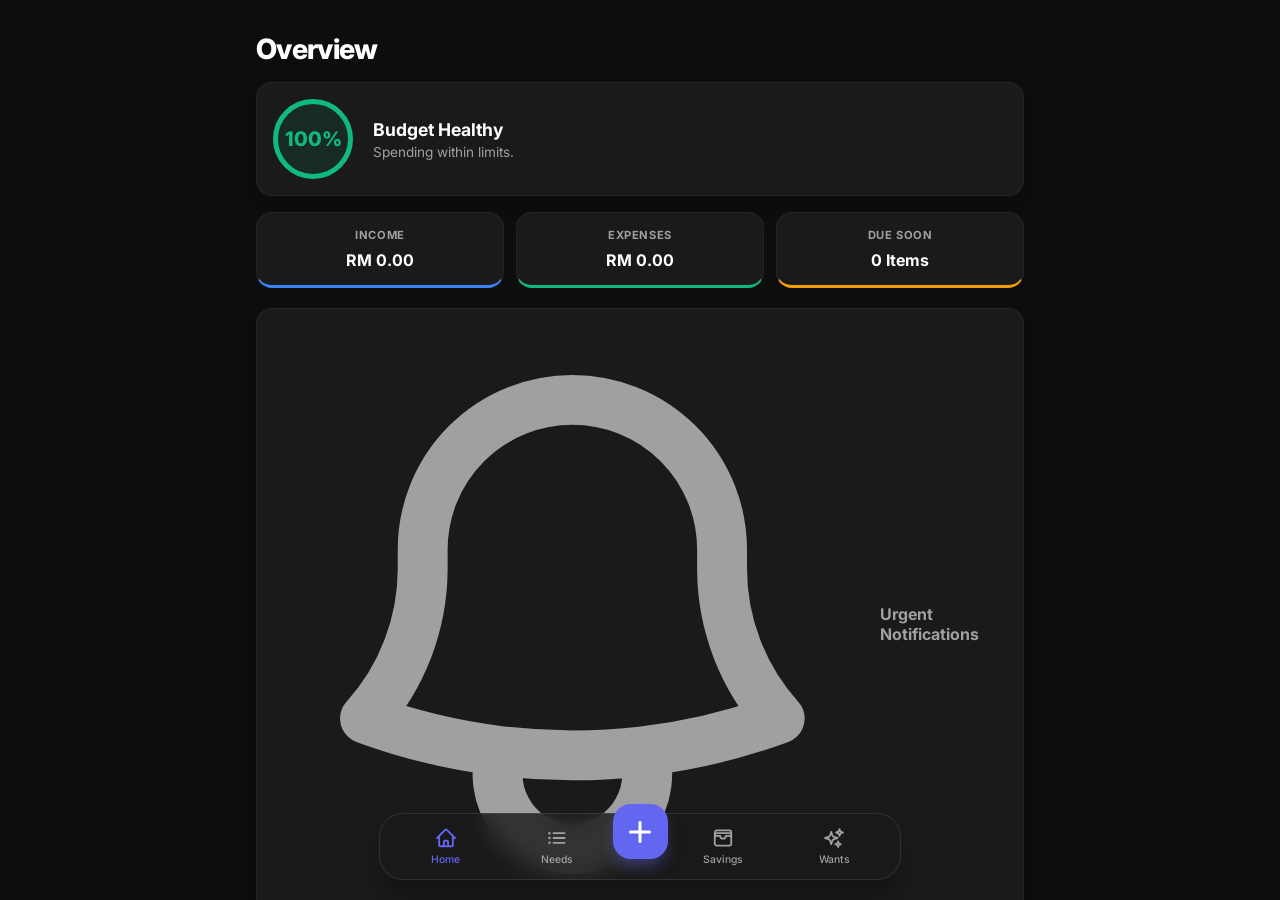
==== commit 13dcf54d: "newest update" ====
--- a/index.html
+++ b/index.html
@@ -66,7 +66,7 @@
     </div>
   </div>
 
-  <div class="card">
+  <div class="card card-clickable" onclick="showAllNotifications()">
     <h3>
       <svg xmlns="http://www.w3.org/2000/svg" fill="none" viewBox="0 0 24 24" stroke-width="2" stroke="currentColor" class="icon-inline"><path stroke-linecap="round" stroke-linejoin="round" d="M14.857 17.082a23.848 23.848 0 005.454-1.31A8.967 8.967 0 0118 9.75v-.7V9A6 6 0 006 9v.75a8.967 8.967 0 01-2.312 6.022c1.733.64 3.56 1.085 5.455 1.31m5.714 0a24.255 24.255 0 01-5.714 0m5.714 0a3 3 0 11-5.714 0" /></svg>
       Urgent Notifications
@@ -118,6 +118,21 @@
 
 </div>
 
+<!-- Notifications Modal (Bottom Sheet) -->
+<div id="notifications-modal" class="bottom-sheet">
+  <div class="bottom-sheet-overlay" onclick="closeAllNotifications()"></div>
+  <div class="bottom-sheet-content">
+    <div class="handle"></div>
+    <div class="bottom-sheet-header">
+      <h3 style="margin:0; color:white;">Urgent Notifications</h3>
+      <button class="close-modal" onclick="closeAllNotifications()" style="position:static; width:auto;">&times;</button>
+    </div>
+    <div id="all-reminders-list">
+      <!-- All reminders will be injected here -->
+    </div>
+  </div>
+</div>
+
 <script src="popup.js"></script>
 <script src="app.js"></script>
 <script>
--- a/styles.css
+++ b/styles.css
@@ -95,7 +95,10 @@
   border: 1px solid rgba(255,255,255,0.05);
   box-shadow: 0 10px 15px -3px rgba(0, 0, 0, 0.1);
   overflow: hidden;
-}
+  -ms-overflow-style: none;
+  scrollbar-width: none;
+}
+.card::-webkit-scrollbar { display: none; }
 
 .card h3 {
   font-size: 1rem;
@@ -289,6 +292,13 @@
   transition: border-color 0.2s;
   box-sizing: border-box;
   display: block;
+  height: 48px; /* Force consistent height */
+  appearance: none;
+}
+
+input[type="date"] {
+  position: relative;
+  min-height: 48px;
 }
 
 input:focus { border-color: var(--accent-color); outline: none; }
@@ -426,7 +436,10 @@
   margin-bottom: 15px;
   overflow-x: auto;
   padding: 4px 0;
-}
+  -ms-overflow-style: none;
+  scrollbar-width: none;
+}
+.filter-pills::-webkit-scrollbar { display: none; }
 
 .pill {
   padding: 8px 16px;
@@ -449,7 +462,10 @@
   display: flex;
   flex-direction: column;
   gap: 10px;
-}
+  -ms-overflow-style: none;
+  scrollbar-width: none;
+}
+#reminders-list::-webkit-scrollbar { display: none; }
 
 .reminder-item {
   padding: 12px;
@@ -463,6 +479,88 @@
 
 .reminder-item.due-soon { border-left: 4px solid var(--warning); }
 .reminder-item.overdue { border-left: 4px solid var(--danger); }
+
+/* Clickable card */
+.card-clickable {
+  cursor: pointer;
+  transition: transform 0.2s, background 0.2s;
+}
+.card-clickable:active { transform: scale(0.98); background: #222; }
+
+/* Modal Bottom Sheet */
+.bottom-sheet {
+  position: fixed;
+  bottom: 0;
+  left: 0;
+  width: 100%;
+  height: 100%;
+  z-index: 3000;
+  visibility: hidden;
+  display: flex;
+  flex-direction: column;
+  justify-content: flex-end;
+}
+
+.bottom-sheet.active {
+  visibility: visible;
+}
+
+.bottom-sheet-overlay {
+  position: absolute;
+  top: 0;
+  left: 0;
+  width: 100%;
+  height: 100%;
+  background: rgba(0,0,0,0.7);
+  backdrop-filter: blur(4px);
+  -webkit-backdrop-filter: blur(4px);
+  opacity: 0;
+  transition: opacity 0.3s ease;
+}
+
+.bottom-sheet.active .bottom-sheet-overlay {
+  opacity: 1;
+}
+
+.bottom-sheet-content {
+  position: relative;
+  background: var(--bg-color);
+  border-radius: 24px 24px 0 0;
+  padding: 20px;
+  max-height: 80vh;
+  overflow-y: auto;
+  transform: translateY(100%);
+  transition: transform 0.3s cubic-bezier(0.16, 1, 0.3, 1);
+  border-top: 1px solid rgba(255,255,255,0.1);
+  -ms-overflow-style: none;
+  scrollbar-width: none;
+}
+.bottom-sheet-content::-webkit-scrollbar { display: none; }
+
+.bottom-sheet.active .bottom-sheet-content {
+  transform: translateY(0);
+}
+
+.bottom-sheet-header {
+  display: flex;
+  justify-content: space-between;
+  align-items: center;
+  margin-bottom: 20px;
+  position: sticky;
+  top: 0;
+  background: var(--bg-color);
+  padding-bottom: 10px;
+  z-index: 10;
+}
+
+.handle {
+  width: 40px;
+  height: 4px;
+  background: #333;
+  border-radius: 2px;
+  margin: -10px auto 15px;
+}
+
 
 /* Skeleton */
 .skeleton {
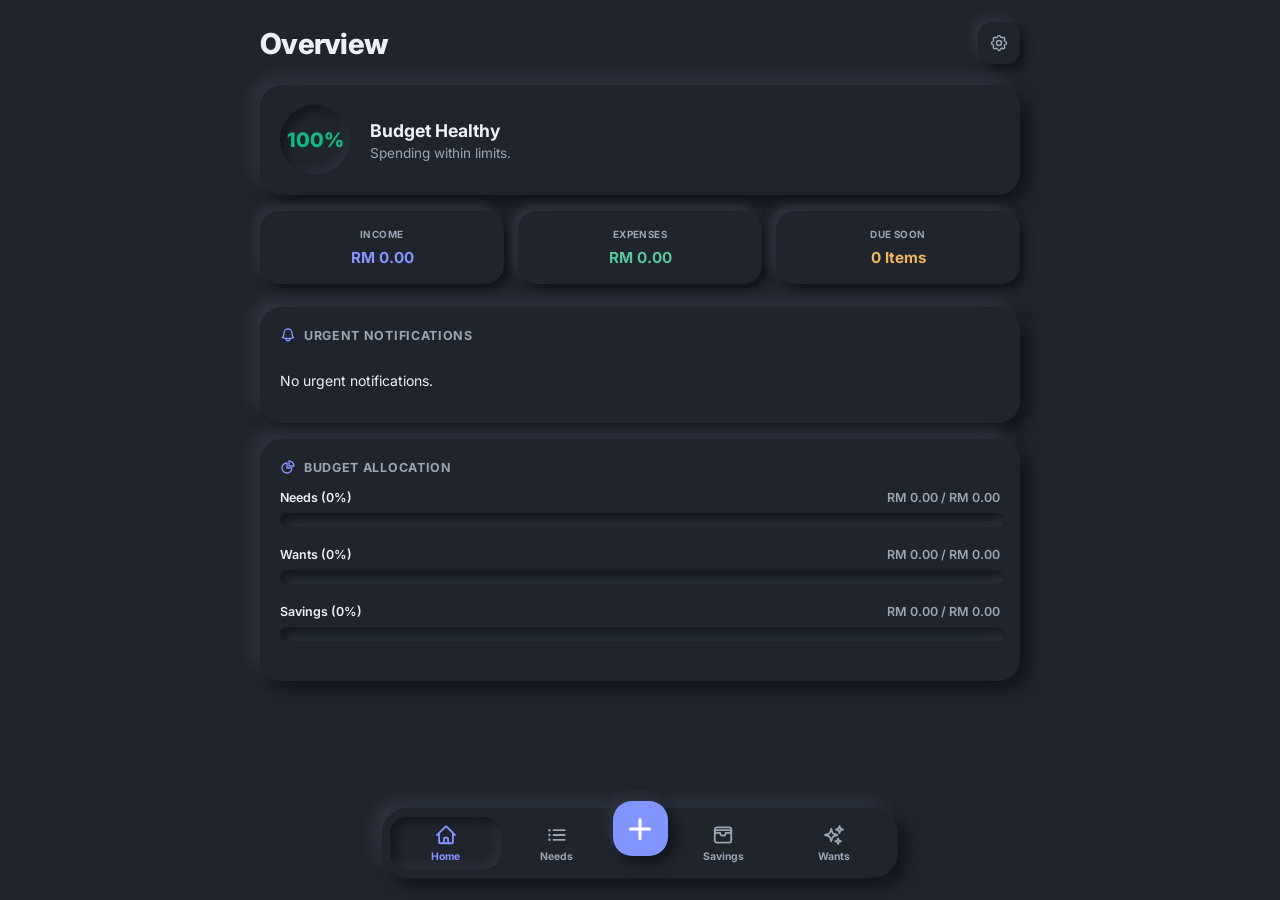
==== commit 239f0d0e: "latest update" ====
--- a/index.html
+++ b/index.html
@@ -4,12 +4,15 @@
   <meta charset="UTF-8">
   <title>Dashboard - Monthly Tracker</title>
   <meta name="viewport" content="width=device-width, initial-scale=1.0, maximum-scale=1.0, user-scalable=no">
-  <meta name="theme-color" content="#0d0d0d">
+  <meta name="theme-color" content="#20242c">
   <meta name="apple-mobile-web-app-capable" content="yes">
   <meta name="apple-mobile-web-app-status-bar-style" content="black-translucent">
   <link rel="manifest" href="manifest.json">
   <link rel="stylesheet" href="styles.css">
+  <link rel="stylesheet" id="theme-stylesheet" href="">
   <link rel="stylesheet" href="popup.css">
+  <script src="theme.js"></script>
+  <script src="settings.js"></script>
   <link href="https://fonts.googleapis.com/css2?family=Inter:wght@400;500;600;700;800&display=swap" rel="stylesheet">
 </head>
 <body>
@@ -141,4 +144,4 @@
   });
 </script>
 </body>
-</html>+</html>
--- a/styles.css
+++ b/styles.css
@@ -1,13 +1,18 @@
 :root {
-  --bg-color: #0d0d0d;
-  --card-bg: #1a1a1a;
-  --text-primary: #ffffff;
-  --text-secondary: #a0a0a0;
-  --accent-color: #6366f1; /* Modern Indigo */
-  --success: #10b981;
-  --warning: #f59e0b;
-  --danger: #ef4444;
-  --nav-bg: rgba(26, 26, 26, 0.8);
+  --bg-color: #20242c;
+  --card-bg: #20242c;
+  --text-primary: #edf1f7;
+  --text-secondary: #9aa4b5;
+  --accent-color: #8294ff;
+  --success: #55c69d;
+  --warning: #f0b65e;
+  --danger: #ed7c85;
+  --nav-bg: #20242c;
+  --shadow-dark: #12151a;
+  --shadow-light: #303640;
+  --raised: 8px 8px 16px var(--shadow-dark), -8px -8px 16px var(--shadow-light);
+  --raised-sm: 5px 5px 10px var(--shadow-dark), -5px -5px 10px var(--shadow-light);
+  --inset: inset 5px 5px 10px #15181e, inset -5px -5px 10px #2c323c;
 }
 
 html, body {
@@ -18,15 +23,29 @@
   overflow: hidden;
 }
 
+/* Global Scrollbar Hiding */
+* {
+  -ms-overflow-style: none;  /* IE and Edge */
+  scrollbar-width: none;     /* Firefox */
+}
+
+*::-webkit-scrollbar {
+  display: none;             /* Chrome, Safari, Opera */
+}
+
 body {
   font-family: 'Inter', -apple-system, BlinkMacSystemFont, sans-serif;
   background: var(--bg-color);
   color: var(--text-primary);
   display: flex;
   flex-direction: column;
-  -ms-overflow-style: none;
-  scrollbar-width: none;
   font-size: 14px;
+}
+
+.icon-inline {
+  width: 16px;
+  height: 16px;
+  flex-shrink: 0;
 }
 
 /* Mobile Font Scaling & Smaller Icons */
@@ -38,7 +57,7 @@
 
   /* Smaller SVG Icons */
   .nav-item svg { width: 18px; height: 18px; }
-  .icon-inline { width: 15px; height: 14px; }
+  .icon-inline { width: 14px; height: 14px; }
   .fab { width: 48px; height: 48px; margin-bottom: 25px; }
   .fab svg { width: 22px !important; height: 22px !important; }
 
@@ -63,8 +82,6 @@
   td { font-size: 0.75rem; min-height: 24px; }
   td::before { font-size: 0.65rem; }
 }
-
-body::-webkit-scrollbar { display: none; }
 
 
 .container {
@@ -617,3 +634,86 @@
   margin: 0;
   padding: 0;
 }
+
+/* Neumorphic design system */
+body { background: var(--bg-color); color: var(--text-primary); }
+.container { padding: 26px 20px 126px; }
+h2 { margin: 0 0 24px; font-size: 1.8rem; color: var(--text-primary); }
+label { color: var(--text-secondary); font-size: .78rem; font-weight: 700; }
+.icon-inline { color: var(--accent-color); }
+.card { background: var(--card-bg); border: 0; border-radius: 22px; padding: 20px; box-shadow: var(--raised); }
+.card h3 { color: var(--text-secondary); font-size: .78rem; letter-spacing: .055em; text-transform: uppercase; }
+.card-clickable { transition: transform .18s ease, box-shadow .18s ease; }
+.card-clickable:active { transform: scale(.985); background: var(--card-bg); box-shadow: var(--inset); }
+
+.bottom-nav { height: 70px; bottom: 22px; width: calc(100% - 36px); padding: 0 8px; background: var(--nav-bg); border: 0; border-radius: 25px; box-shadow: var(--raised); backdrop-filter: none; }
+.nav-item { height: 52px; min-width: 54px; justify-content: center; border-radius: 16px; font-weight: 700; }
+.nav-item.active { color: var(--accent-color); box-shadow: var(--inset); }
+.nav-item p { font-weight: 700; }
+.fab { margin-bottom: 29px; border-radius: 19px; background: var(--accent-color); box-shadow: 6px 6px 12px #12151a, -4px -4px 10px #303640; }
+.fab:active { transform: translateY(2px); box-shadow: inset 4px 4px 9px #596bc5, inset -4px -4px 9px #a8b3ff; }
+
+.dashboard-grid { gap: 14px; margin-bottom: 23px; }
+.stat-card { padding: 17px 8px; border: 0; border-radius: 19px; background: var(--card-bg); box-shadow: var(--raised-sm); }
+.stat-card.info, .stat-card.success, .stat-card.warning { border-bottom: 0; }
+.stat-card h3 { color: var(--text-secondary); font-size: .62rem; }.stat-card p { font-size: .95rem; }.stat-card.info p { color: var(--accent-color); }.stat-card.success p { color: var(--success); }.stat-card.warning p { color: var(--warning); }
+.health-circle { border: 0; background: var(--card-bg); box-shadow: var(--inset); }.health-text p { color: var(--text-secondary); }
+.budget-item-header { font-size: .78rem; }.progress-container { padding: 2px; background: var(--card-bg); box-shadow: var(--inset); }.progress-bar { box-shadow: 1px 1px 4px #9da6df; }
+
+input:not([type="checkbox"]), select { border: 0; background: var(--card-bg); color: var(--text-primary); border-radius: 14px; box-shadow: var(--inset); }
+input:focus, select:focus { border: 0; box-shadow: inset 4px 4px 8px #15181e, inset -4px -4px 8px #2c323c, 0 0 0 2px rgba(130,148,255,.28); }
+input::placeholder { color: #768194; }
+button { border-radius: 14px; background: var(--accent-color); box-shadow: 5px 5px 10px #12151a, -4px -4px 9px #303640; font-size: .85rem; }
+button:active { transform: translateY(2px); box-shadow: inset 4px 4px 8px #596bc5, inset -4px -4px 8px #a8b3ff; }
+.btn-secondary, button[style*="background: #333"] { color: var(--text-primary) !important; background: var(--card-bg) !important; box-shadow: var(--raised-sm) !important; }
+button[style*="background: #3b82f6"] { background: var(--accent-color) !important; } button[style*="background: #f59e0b"] { background: var(--warning) !important; } button[style*="background: #ef4444"] { background: var(--danger) !important; }
+
+tbody tr { background: var(--card-bg); box-shadow: var(--raised-sm); } th { color: var(--text-secondary); font-size: .67rem; letter-spacing: .05em; text-transform: uppercase; } tbody td:first-child { border-radius: 13px 0 0 13px; font-weight: 700; } tbody td:last-child { border-radius: 0 13px 13px 0; }
+.completed-row { box-shadow: none !important; }.filter-pills { gap: 10px; padding: 5px 2px 9px; }.pill { background: var(--card-bg); border: 0; border-radius: 14px; box-shadow: var(--raised-sm); }.pill.active { color: var(--accent-color); background: var(--card-bg); box-shadow: var(--inset); }
+.reminder-item { background: var(--card-bg); box-shadow: var(--raised-sm); color: var(--text-secondary); }
+
+.bottom-sheet-overlay, .modal-overlay { background: rgba(70, 80, 98, .32); }.bottom-sheet-content { background: var(--card-bg); border: 0; border-radius: 27px 27px 0 0; box-shadow: 0 -8px 22px rgba(104,112,127,.18); }.bottom-sheet-header { background: var(--card-bg); }.bottom-sheet-header h3 { color: var(--text-primary) !important; }.handle { background: var(--card-bg); box-shadow: var(--inset); }.close-modal { border-radius: 50%; color: var(--text-secondary); background: var(--card-bg) !important; box-shadow: var(--raised-sm) !important; }
+.skeleton { background: linear-gradient(100deg,#1a1e25 20%,#2d333d 45%,#1a1e25 70%); background-size: 200% 100%; }
+
+@media screen and (max-width: 600px) {
+  .container { padding: 21px 16px 118px; } h2 { font-size: 1.5rem; margin-bottom: 21px; } .card { padding: 16px; border-radius: 19px; margin-bottom: 17px; } .dashboard-grid { gap: 10px; margin-bottom: 18px; } .stat-card { padding: 14px 5px; border-radius: 15px; } .stat-card h3 { font-size: .55rem; } .stat-card p { font-size: .78rem; } .health-circle { width: 60px; height: 60px; font-size: .9rem; } .health-score-container { gap: 13px; } .bottom-nav { bottom: 15px; height: 64px; } .fab { width: 50px; height: 50px; margin-bottom: 25px; }
+  tbody tr { border: 0; background: var(--card-bg); box-shadow: var(--raised-sm); } td::before { color: var(--accent-color); }
+}
+
+@keyframes loading { to { background-position: -200% 0; } }
+
+/* Theme settings */
+.top-settings { float: right; width: 42px; height: 42px; margin: -4px 0 0 12px; display: flex; align-items: center; justify-content: center; color: var(--text-secondary); background: var(--card-bg); border-radius: 14px; box-shadow: var(--raised-sm); transition: color .18s, box-shadow .18s, transform .18s; }
+.top-settings:hover { color: var(--accent-color); }.top-settings:active { transform: translateY(2px); box-shadow: var(--inset); }.top-settings svg { width: 20px; height: 20px; }
+.settings-page .container { max-width: 640px; }.settings-intro { margin: -11px 0 24px; color: var(--text-secondary); font-size: .85rem; line-height: 1.55; }.theme-options { display: grid; gap: 14px; }.theme-choice { width: 100%; min-height: 112px; margin: 0; padding: 16px; text-align: left; color: var(--text-primary); background: var(--card-bg); border-radius: 20px; box-shadow: var(--raised); display: grid; grid-template-columns: 68px 1fr 20px; align-items: center; gap: 16px; }.theme-choice:hover { transform: translateY(-1px); }.theme-choice.selected { box-shadow: var(--inset); }.theme-choice.selected .theme-check { opacity: 1; }.theme-preview { width: 68px; height: 68px; display: grid; grid-template-columns: 1fr 1fr; gap: 6px; padding: 7px; border-radius: 17px; background: #20242c; }.theme-preview span { border-radius: 7px; background: #303640; }.theme-preview span:first-child { background: #8294ff; }.theme-preview.aurora { background: linear-gradient(135deg, #31486d, #18322f); }.theme-preview.aurora span { background: rgba(226,232,255,.25); }.theme-preview.aurora span:first-child { background: #a594ff; }.theme-preview.bento { background: #111824; border-radius: 13px; }.theme-preview.bento span { border-radius: 4px; background: #27364d; }.theme-preview.bento span:first-child { background: #7a9cff; }.theme-preview.clay { background: #393340; border-radius: 24px; }.theme-preview.clay span { border-radius: 10px; background: #514756; }.theme-preview.clay span:first-child { background: #e887b7; }.theme-copy strong { display: block; font-size: .94rem; }.theme-copy small { display: block; margin-top: 5px; color: var(--text-secondary); font-size: .72rem; line-height: 1.45; }.theme-check { color: var(--accent-color); font-size: 1.05rem; opacity: 0; transition: opacity .18s; }
+
+/* Saved app preferences */
+body.hide-health .card:has(#health-circle), body.hide-reminders .card:has(#reminders-list) { display: none; }
+html.large-text body { font-size: 16px; }
+html.large-text .nav-item p, html.large-text .card h3 { font-size: .75rem; }
+html.reduce-motion *, html.reduce-motion *::before, html.reduce-motion *::after { animation-duration: .01ms !important; transition-duration: .01ms !important; scroll-behavior: auto !important; }
+.settings-section { margin-bottom: 22px; padding: 20px; background: var(--card-bg); border-radius: 22px; box-shadow: var(--raised); }
+.settings-section h3 { margin: 0 0 12px; color: var(--text-secondary); font-size: .76rem; letter-spacing: .06em; text-transform: uppercase; }
+.settings-section .settings-intro { margin: 0 0 17px; }
+.settings-row { display: flex; align-items: center; justify-content: space-between; gap: 16px; padding: 14px 0; border-bottom: 1px solid rgba(154, 164, 181, .18); }
+.settings-row:last-child { border-bottom: 0; padding-bottom: 0; }
+.settings-row span { min-width: 0; }
+.settings-row strong, .settings-row small { display: block; }
+.settings-row strong { font-size: .84rem; }
+.settings-row small { margin-top: 4px; color: var(--text-secondary); font-size: .7rem; line-height: 1.35; }
+.settings-row select { width: 142px; min-width: 142px; margin: 0; font-size: .72rem; }
+.settings-toggle input { width: 44px; height: 24px; margin: 0; appearance: none; border-radius: 99px; background: var(--card-bg); box-shadow: var(--inset); cursor: pointer; position: relative; }
+.settings-toggle input::after { content: ''; position: absolute; width: 17px; height: 17px; top: 3px; left: 4px; border-radius: 50%; background: var(--text-secondary); transition: transform .2s, background .2s; }
+.settings-toggle input:checked::after { transform: translateX(18px); background: var(--accent-color); }
+.settings-actions { display: grid; grid-template-columns: repeat(3, 1fr); gap: 10px; }
+.settings-actions button { margin: 0; font-size: .72rem; }
+@media screen and (max-width: 600px) { .settings-section { padding: 16px; border-radius: 19px; } .settings-row select { width: 120px; min-width: 120px; } .settings-actions { grid-template-columns: 1fr; } }
+
+/* Minimal modal close icon */
+.close-modal { width: auto !important; height: auto; padding: 0; border-radius: 0; color: var(--text-secondary); background: transparent !important; box-shadow: none !important; font-size: 1.7rem; font-weight: 400; line-height: 1; }
+.close-modal:active { transform: none; box-shadow: none !important; color: var(--accent-color); }
+
+
+/* Reliable modal interaction state */
+.modal-overlay { pointer-events: none; }
+.modal-overlay.active { display: flex !important; pointer-events: auto; }
--- a/popup.css
+++ b/popup.css
@@ -5,7 +5,7 @@
   left: 0;
   width: 100vw;
   height: 100vh;
-  background: rgba(0, 0, 0, 0.85);
+  background: rgba(70, 80, 98, 0.32);
   backdrop-filter: blur(8px);
   -webkit-backdrop-filter: blur(8px);
   display: flex;
@@ -23,13 +23,13 @@
 }
 
 .popup-card {
-  background: #1e1e1e;
-  border: 1px solid #444;
-  border-radius: 20px;
+  background: var(--card-bg);
+  border: 0;
+  border-radius: 22px;
   width: 85%;
   max-width: 360px;
   padding: 30px 20px;
-  box-shadow: 0 25px 50px -12px rgba(0, 0, 0, 0.5);
+  box-shadow: 10px 10px 22px #12151a, -10px -10px 22px #303640;
   transform: translateY(20px) scale(0.9);
   transition: transform 0.3s cubic-bezier(0.34, 1.56, 0.64, 1);
   text-align: center;
@@ -43,13 +43,13 @@
   font-size: 0.9rem;
   font-weight: 800;
   margin-bottom: 12px;
-  color: #ffffff;
+  color: var(--text-primary);
   letter-spacing: -0.5px;
 }
 
 .popup-message {
   font-size: 0.6rem;
-  color: #cccccc;
+  color: var(--text-secondary);
   margin-bottom: 25px;
   line-height: 1.6;
 }
@@ -77,17 +77,18 @@
 }
 
 .popup-btn-primary {
-  background: linear-gradient(135deg, #4CAF50, #45a049);
+  background: var(--success);
   color: white;
 }
 
 .popup-btn-secondary {
-  background: #333;
-  color: #eee;
+  background: var(--card-bg);
+  color: var(--text-primary);
+  box-shadow: 4px 4px 8px #12151a, -4px -4px 8px #303640;
 }
 
 .popup-btn-danger {
-  background: linear-gradient(135deg, #f44336, #d32f2f);
+  background: var(--danger);
   color: white;
 }
 
@@ -107,14 +108,14 @@
 }
 
 .toast {
-  background: #252525;
-  color: #fff;
+  background: var(--card-bg);
+  color: var(--text-primary);
   padding: 10px 24px;
   border-radius: 50px;
   font-size: 0.7rem;
   font-weight: 500;
-  box-shadow: 0 10px 25px rgba(0,0,0,0.3);
-  border: 1px solid #444;
+  box-shadow: 6px 6px 14px #12151a, -6px -6px 14px #303640;
+  border: 0;
   opacity: 0;
   transform: translateY(-20px);
   animation: toastFadeIn 0.2s cubic-bezier(0.23, 1, 0.32, 1) forwards;
